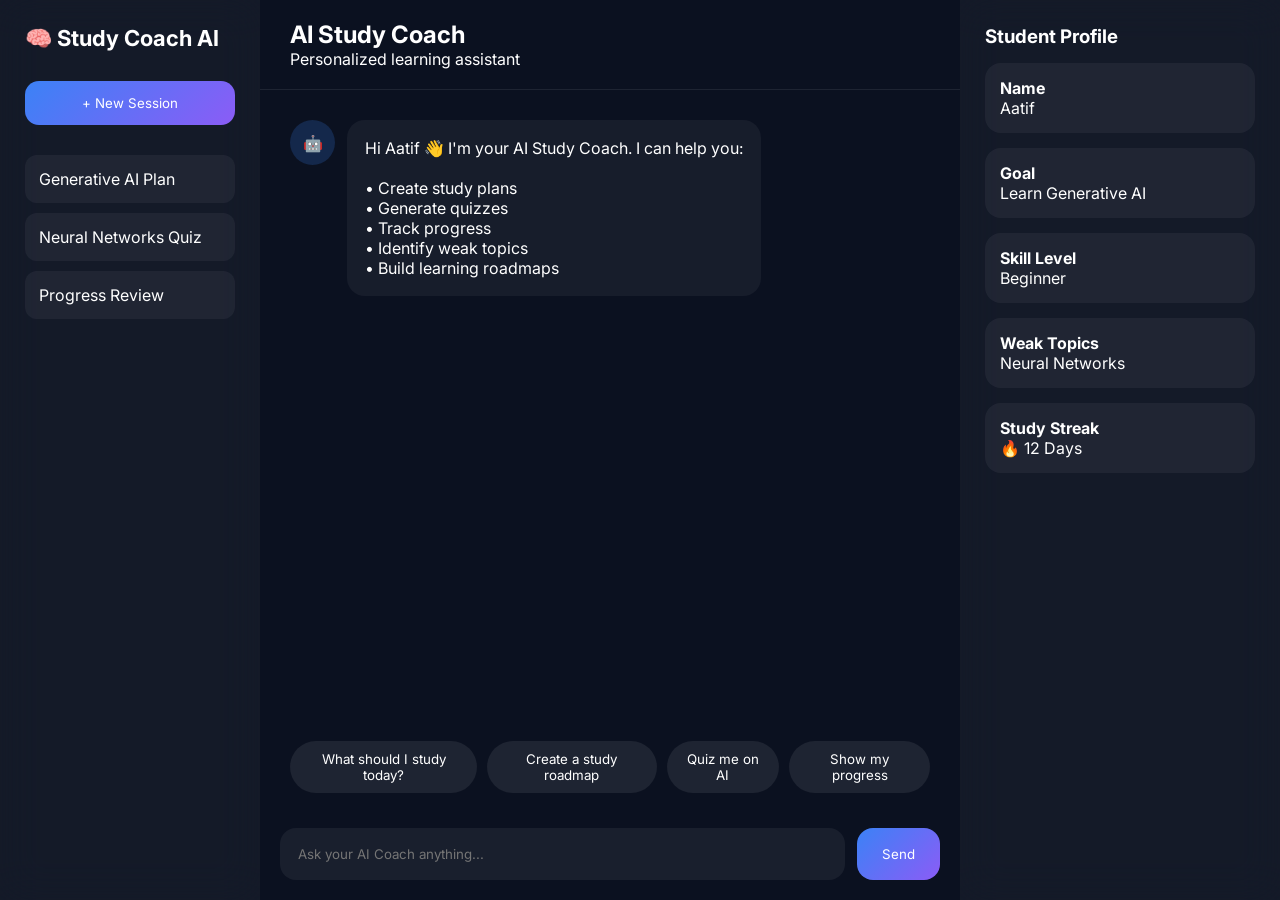
==== chat.html @ d13b32c3 "Add files via upload" ====
<!DOCTYPE html>
<html lang="en">

<head>

<meta charset="UTF-8">
<meta name="viewport" content="width=device-width, initial-scale=1.0">

<title>AI Coach</title>

<link rel="stylesheet" href="chat.css">

<link href="https://fonts.googleapis.com/css2?family=Inter:wght@300;400;500;600;700;800&display=swap" rel="stylesheet">

</head>

<body>

<div class="chat-container">

    <!-- SIDEBAR -->

    <aside class="sidebar">

        <div class="logo">
            🧠 Study Coach AI
        </div>

        <button class="new-chat">
            + New Session
        </button>

        <div class="history">

            <div class="history-item">
                Generative AI Plan
            </div>

            <div class="history-item">
                Neural Networks Quiz
            </div>

            <div class="history-item">
                Progress Review
            </div>

        </div>

    </aside>

    <!-- CHAT SECTION -->

    <main class="chat-main">

        <div class="chat-header">

            <div>

                <h2>AI Study Coach</h2>

                <p>
                    Personalized learning assistant
                </p>

            </div>

        </div>

        <div id="chatMessages" class="chat-messages">

            <div class="ai-message">

                <div class="avatar">
                    🤖
                </div>

                <div class="bubble">

                    Hi Aatif 👋

                    I'm your AI Study Coach.

                    I can help you:

                    <br><br>

                    • Create study plans

                    <br>

                    • Generate quizzes

                    <br>

                    • Track progress

                    <br>

                    • Identify weak topics

                    <br>

                    • Build learning roadmaps

                </div>

            </div>

        </div>

        <!-- SUGGESTIONS -->

        <div class="suggestions">

            <button onclick="sendSuggestion(this)">
                What should I study today?
            </button>

            <button onclick="sendSuggestion(this)">
                Create a study roadmap
            </button>

            <button onclick="sendSuggestion(this)">
                Quiz me on AI
            </button>

            <button onclick="sendSuggestion(this)">
                Show my progress
            </button>

        </div>

        <!-- INPUT -->

        <div class="chat-input">

            <input
                id="messageInput"
                type="text"
                placeholder="Ask your AI Coach anything..."
            >

            <button onclick="sendMessage()">
                Send
            </button>

        </div>

    </main>

    <!-- INSIGHTS PANEL -->

    <aside class="insights">

        <h3>Student Profile</h3>

        <div class="insight-card">

            <h4>Name</h4>

            <p id="studentName">
                Aatif
            </p>

        </div>

        <div class="insight-card">

            <h4>Goal</h4>

            <p id="studentGoal">
                Learn Generative AI
            </p>

        </div>

        <div class="insight-card">

            <h4>Skill Level</h4>

            <p>
                Beginner
            </p>

        </div>

        <div class="insight-card">

            <h4>Weak Topics</h4>

            <p>
                Neural Networks
            </p>

        </div>

        <div class="insight-card">

            <h4>Study Streak</h4>

            <p>
                🔥 12 Days
            </p>

        </div>

    </aside>

</div>

<script src="chat.js"></script>

</body>

</html>
---- chat.css ----
*{
margin:0;
padding:0;
box-sizing:border-box;
font-family:'Inter',sans-serif;
}

body{
background:#0B1120;
color:white;
height:100vh;
overflow:hidden;
}

.chat-container{
display:flex;
height:100vh;
}

.sidebar{

width:260px;

background:
rgba(255,255,255,.04);

backdrop-filter:blur(20px);

padding:25px;
}

.logo{
font-size:22px;
font-weight:700;
margin-bottom:30px;
}

.new-chat{

width:100%;

padding:14px;

border:none;

border-radius:14px;

background:
linear-gradient(
135deg,
#3B82F6,
#8B5CF6
);

color:white;

cursor:pointer;
}

.history{
margin-top:30px;
}

.history-item{

padding:14px;

margin-bottom:10px;

border-radius:12px;

background:
rgba(255,255,255,.05);

cursor:pointer;
}

.chat-main{
flex:1;
display:flex;
flex-direction:column;
}

.chat-header{

padding:20px 30px;

border-bottom:
1px solid rgba(255,255,255,.08);
}

.chat-messages{

flex:1;

overflow-y:auto;

padding:30px;
}

.ai-message,
.user-message{

display:flex;

margin-bottom:20px;
}

.user-message{
justify-content:flex-end;
}

.avatar{

width:45px;

height:45px;

display:flex;

align-items:center;

justify-content:center;

border-radius:50%;

background:
rgba(59,130,246,.2);

margin-right:12px;
}

.bubble{

max-width:70%;

padding:18px;

border-radius:18px;

background:
rgba(255,255,255,.05);
}

.user-message .bubble{

background:
linear-gradient(
135deg,
#3B82F6,
#8B5CF6
);
}

.suggestions{

display:flex;

gap:10px;

padding:15px 30px;
}

.suggestions button{

padding:10px 15px;

border:none;

border-radius:30px;

background:
rgba(255,255,255,.08);

color:white;

cursor:pointer;
}

.chat-input{

display:flex;

padding:20px;

gap:12px;
}

.chat-input input{

flex:1;

padding:18px;

border:none;

border-radius:16px;

background:
rgba(255,255,255,.06);

color:white;
}

.chat-input button{

padding:18px 25px;

border:none;

border-radius:16px;

background:
linear-gradient(
135deg,
#3B82F6,
#8B5CF6
);

color:white;

cursor:pointer;
}

.insights{

width:320px;

padding:25px;

background:
rgba(255,255,255,.04);

backdrop-filter:blur(20px);
}

.insight-card{

margin-top:15px;

padding:15px;

border-radius:16px;

background:
rgba(255,255,255,.05);
}
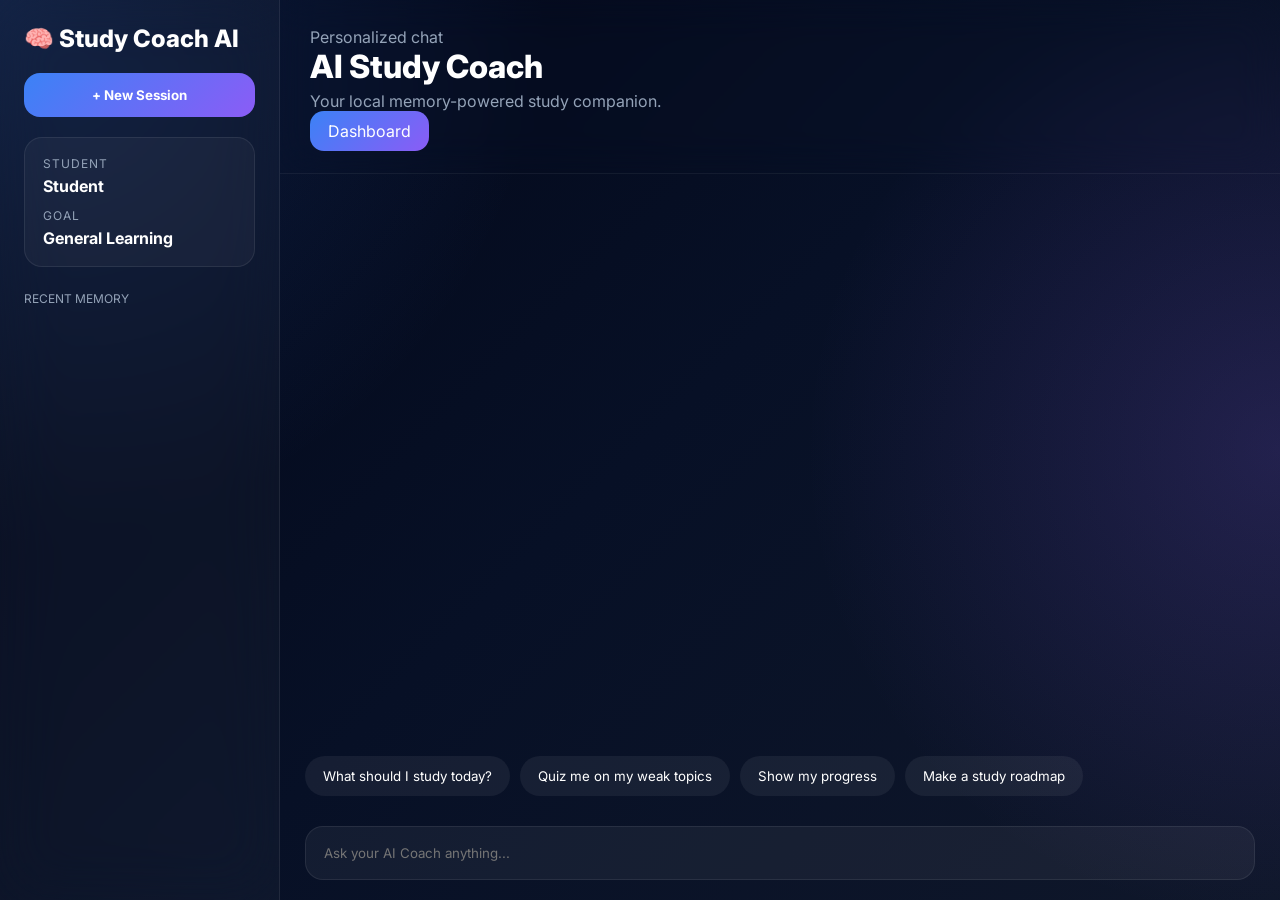
==== commit e3d1793b: "Add files via upload" ====
--- a/chat.html
+++ b/chat.html
@@ -1,215 +1,58 @@
-<!DOCTYPE html>
-<html lang="en">
-
-<head>
-
-<meta charset="UTF-8">
-<meta name="viewport" content="width=device-width, initial-scale=1.0">
-
-<title>AI Coach</title>
-
-<link rel="stylesheet" href="chat.css">
-
-<link href="https://fonts.googleapis.com/css2?family=Inter:wght@300;400;500;600;700;800&display=swap" rel="stylesheet">
-
-</head>
-
-<body>
-
-<div class="chat-container">
-
-    <!-- SIDEBAR -->
-
-    <aside class="sidebar">
-
-        <div class="logo">
-            🧠 Study Coach AI
-        </div>
-
-        <button class="new-chat">
-            + New Session
-        </button>
-
-        <div class="history">
-
-            <div class="history-item">
-                Generative AI Plan
-            </div>
-
-            <div class="history-item">
-                Neural Networks Quiz
-            </div>
-
-            <div class="history-item">
-                Progress Review
-            </div>
-
-        </div>
-
-    </aside>
-
-    <!-- CHAT SECTION -->
-
-    <main class="chat-main">
-
-        <div class="chat-header">
-
-            <div>
-
-                <h2>AI Study Coach</h2>
-
-                <p>
-                    Personalized learning assistant
-                </p>
-
-            </div>
-
-        </div>
-
-        <div id="chatMessages" class="chat-messages">
-
-            <div class="ai-message">
-
-                <div class="avatar">
-                    🤖
-                </div>
-
-                <div class="bubble">
-
-                    Hi Aatif 👋
-
-                    I'm your AI Study Coach.
-
-                    I can help you:
-
-                    <br><br>
-
-                    • Create study plans
-
-                    <br>
-
-                    • Generate quizzes
-
-                    <br>
-
-                    • Track progress
-
-                    <br>
-
-                    • Identify weak topics
-
-                    <br>
-
-                    • Build learning roadmaps
-
-                </div>
-
-            </div>
-
-        </div>
-
-        <!-- SUGGESTIONS -->
-
-        <div class="suggestions">
-
-            <button onclick="sendSuggestion(this)">
-                What should I study today?
-            </button>
-
-            <button onclick="sendSuggestion(this)">
-                Create a study roadmap
-            </button>
-
-            <button onclick="sendSuggestion(this)">
-                Quiz me on AI
-            </button>
-
-            <button onclick="sendSuggestion(this)">
-                Show my progress
-            </button>
-
-        </div>
-
-        <!-- INPUT -->
-
-        <div class="chat-input">
-
-            <input
-                id="messageInput"
-                type="text"
-                placeholder="Ask your AI Coach anything..."
-            >
-
-            <button onclick="sendMessage()">
-                Send
-            </button>
-
-        </div>
-
-    </main>
-
-    <!-- INSIGHTS PANEL -->
-
-    <aside class="insights">
-
-        <h3>Student Profile</h3>
-
-        <div class="insight-card">
-
-            <h4>Name</h4>
-
-            <p id="studentName">
-                Aatif
-            </p>
-
-        </div>
-
-        <div class="insight-card">
-
-            <h4>Goal</h4>
-
-            <p id="studentGoal">
-                Learn Generative AI
-            </p>
-
-        </div>
-
-        <div class="insight-card">
-
-            <h4>Skill Level</h4>
-
-            <p>
-                Beginner
-            </p>
-
-        </div>
-
-        <div class="insight-card">
-
-            <h4>Weak Topics</h4>
-
-            <p>
-                Neural Networks
-            </p>
-
-        </div>
-
-        <div class="insight-card">
-
-            <h4>Study Streak</h4>
-
-            <p>
-                🔥 12 Days
-            </p>
-
-        </div>
-
-    </aside>
-
-</div>
-
-<script src="chat.js"></script>
-
-</body>
-
-</html>+<!DOCTYPE html>
+<html lang="en">
+<head>
+    <meta charset="UTF-8">
+    <meta name="viewport" content="width=device-width, initial-scale=1.0">
+    <title>Study Coach AI - Chat</title>
+    <link rel="preconnect" href="https://fonts.googleapis.com">
+    <link rel="preconnect" href="https://fonts.gstatic.com" crossorigin>
+    <link href="https://fonts.googleapis.com/css2?family=Inter:wght@400;500;600;700;800&display=swap" rel="stylesheet">
+    <link rel="stylesheet" href="chat.css">
+</head>
+<body>
+    <div class="chat-shell">
+        <aside class="sidebar">
+            <div class="logo">🧠 Study Coach AI</div>
+            <button class="new-chat" id="newSessionBtn">+ New Session</button>
+
+            <div class="profile-card">
+                <div class="profile-label">Student</div>
+                <div id="studentName" class="profile-value">Student</div>
+                <div class="profile-label" style="margin-top:12px">Goal</div>
+                <div id="studentGoal" class="profile-value small">No goal yet</div>
+            </div>
+
+            <div class="history-title">Recent memory</div>
+            <div id="historyList" class="history"></div>
+        </aside>
+
+        <main class="chat-main">
+            <header class="chat-header">
+                <div>
+                    <p class="eyebrow">Personalized chat</p>
+                    <h1>AI Study Coach</h1>
+                    <p id="chatSubtitle">Your local memory-powered study companion.</p>
+                </div>
+                <a href="dashboard.html" class="dashboard-link">Dashboard</a>
+            </header>
+
+            <section id="chatMessages" class="chat-messages"></section>
+
+            <section class="suggestions">
+                <button type="button" onclick="sendSuggestion(this)">What should I study today?</button>
+                <button type="button" onclick="sendSuggestion(this)">Quiz me on my weak topics</button>
+                <button type="button" onclick="sendSuggestion(this)">Show my progress</button>
+                <button type="button" onclick="sendSuggestion(this)">Make a study roadmap</button>
+            </section>
+
+            <footer class="chat-input">
+                <input id="messageInput" type="text" placeholder="Ask your AI Coach anything..." autocomplete="off">
+                <!-- <button id="sendBtn" type="button">Send</button> -->
+            </footer>
+        </main>
+    </div>
+
+    <script src="extractmemory.js" defer></script>
+    <script src="chat.js" defer></script>
+</body>
+</html>
--- a/chat.css
+++ b/chat.css
@@ -1,247 +1,429 @@
-*{
-margin:0;
-padding:0;
-box-sizing:border-box;
-font-family:'Inter',sans-serif;
-}
-
-body{
-background:#0B1120;
-color:white;
-height:100vh;
-overflow:hidden;
-}
-
-.chat-container{
-display:flex;
-height:100vh;
-}
-
-.sidebar{
-
-width:260px;
-
-background:
-rgba(255,255,255,.04);
-
-backdrop-filter:blur(20px);
-
-padding:25px;
-}
-
-.logo{
-font-size:22px;
-font-weight:700;
-margin-bottom:30px;
-}
-
-.new-chat{
-
-width:100%;
-
-padding:14px;
-
-border:none;
-
-border-radius:14px;
-
-background:
-linear-gradient(
-135deg,
-#3B82F6,
-#8B5CF6
-);
-
-color:white;
-
-cursor:pointer;
-}
-
-.history{
-margin-top:30px;
-}
-
-.history-item{
-
-padding:14px;
-
-margin-bottom:10px;
-
-border-radius:12px;
-
-background:
-rgba(255,255,255,.05);
-
-cursor:pointer;
-}
-
-.chat-main{
-flex:1;
-display:flex;
-flex-direction:column;
-}
-
-.chat-header{
-
-padding:20px 30px;
-
-border-bottom:
-1px solid rgba(255,255,255,.08);
-}
-
-.chat-messages{
-
-flex:1;
-
-overflow-y:auto;
-
-padding:30px;
-}
-
-.ai-message,
-.user-message{
-
-display:flex;
-
-margin-bottom:20px;
-}
-
-.user-message{
-justify-content:flex-end;
-}
-
-.avatar{
-
-width:45px;
-
-height:45px;
-
-display:flex;
-
-align-items:center;
-
-justify-content:center;
-
-border-radius:50%;
-
-background:
-rgba(59,130,246,.2);
-
-margin-right:12px;
-}
-
-.bubble{
-
-max-width:70%;
-
-padding:18px;
-
-border-radius:18px;
-
-background:
-rgba(255,255,255,.05);
-}
-
-.user-message .bubble{
-
-background:
-linear-gradient(
-135deg,
-#3B82F6,
-#8B5CF6
-);
-}
-
-.suggestions{
-
-display:flex;
-
-gap:10px;
-
-padding:15px 30px;
-}
-
-.suggestions button{
-
-padding:10px 15px;
-
-border:none;
-
-border-radius:30px;
-
-background:
-rgba(255,255,255,.08);
-
-color:white;
-
-cursor:pointer;
-}
-
-.chat-input{
-
-display:flex;
-
-padding:20px;
-
-gap:12px;
-}
-
-.chat-input input{
-
-flex:1;
-
-padding:18px;
-
-border:none;
-
-border-radius:16px;
-
-background:
-rgba(255,255,255,.06);
-
-color:white;
-}
-
-.chat-input button{
-
-padding:18px 25px;
-
-border:none;
-
-border-radius:16px;
-
-background:
-linear-gradient(
-135deg,
-#3B82F6,
-#8B5CF6
-);
-
-color:white;
-
-cursor:pointer;
-}
-
-.insights{
-
-width:320px;
-
-padding:25px;
-
-background:
-rgba(255,255,255,.04);
-
-backdrop-filter:blur(20px);
-}
-
-.insight-card{
-
-margin-top:15px;
-
-padding:15px;
-
-border-radius:16px;
-
-background:
-rgba(255,255,255,.05);
+*{
+    margin:0;
+    padding:0;
+    box-sizing:border-box;
+    font-family:'Inter',sans-serif;
+}
+
+:root{
+    --bg:#050816;
+    --panel:#0f172a;
+    --panel2:#111c36;
+    --border:rgba(255,255,255,.08);
+
+    --text:#f8fafc;
+    --muted:#94a3b8;
+
+    --primary:#3b82f6;
+    --secondary:#8b5cf6;
+}
+
+body{
+    height:100vh;
+    overflow:hidden;
+
+    background:
+    radial-gradient(circle at 0% 0%,
+    rgba(59,130,246,.18),
+    transparent 35%),
+
+    radial-gradient(circle at 100% 50%,
+    rgba(139,92,246,.18),
+    transparent 35%),
+
+    linear-gradient(
+    135deg,
+    #020617,
+    #071026,
+    #0f172a);
+
+    color:white;
+}
+
+.chat-shell{
+    height:100vh;
+    display:grid;
+    grid-template-columns:280px 1fr;
+}
+
+/* SIDEBAR */
+
+.sidebar{
+
+    background:
+    rgba(255,255,255,.03);
+
+    backdrop-filter:blur(30px);
+
+    border-right:
+    1px solid var(--border);
+
+    padding:24px;
+
+    overflow-y:auto;
+}
+
+.logo{
+
+    font-size:24px;
+    font-weight:800;
+
+    margin-bottom:20px;
+}
+
+.new-chat{
+
+    width:100%;
+
+    padding:14px;
+
+    border:none;
+
+    border-radius:16px;
+
+    cursor:pointer;
+
+    color:white;
+
+    font-weight:700;
+
+    background:
+    linear-gradient(
+    135deg,
+    var(--primary),
+    var(--secondary)
+    );
+
+    transition:.3s;
+}
+
+.new-chat:hover{
+
+    transform:translateY(-2px);
+}
+
+.profile-card{
+
+    margin-top:20px;
+
+    padding:18px;
+
+    border-radius:18px;
+
+    background:
+    rgba(255,255,255,.04);
+
+    border:
+    1px solid rgba(255,255,255,.08);
+}
+
+.profile-label{
+
+    color:var(--muted);
+
+    font-size:12px;
+
+    letter-spacing:1px;
+
+    text-transform:uppercase;
+}
+
+.profile-value{
+
+    margin-top:5px;
+
+    font-weight:700;
+}
+
+.history-title{
+
+    margin-top:24px;
+
+    margin-bottom:12px;
+
+    color:var(--muted);
+
+    text-transform:uppercase;
+
+    font-size:12px;
+}
+
+.history{
+
+    display:flex;
+    flex-direction:column;
+    gap:10px;
+}
+
+.history-item{
+
+    padding:12px;
+
+    border-radius:14px;
+
+    background:
+    rgba(255,255,255,.04);
+
+    cursor:pointer;
+}
+
+/* MAIN */
+
+.chat-main{
+
+    display:flex;
+    flex-direction:column;
+
+    height:100vh;
+}
+
+.chat-header{
+
+    padding:22px 30px;
+
+    border-bottom:
+    1px solid rgba(255,255,255,.06);
+
+    backdrop-filter:blur(20px);
+}
+
+.chat-header h1{
+
+    font-size:32px;
+    font-weight:800;
+}
+
+.chat-header p{
+
+    color:var(--muted);
+    margin-top:5px;
+}
+
+.dashboard-link{
+
+    display:inline-flex;
+
+    padding:10px 18px;
+
+    border-radius:14px;
+
+    color:white;
+
+    text-decoration:none;
+
+    background:
+    linear-gradient(
+    135deg,
+    var(--primary),
+    var(--secondary)
+    );
+}
+
+/* MESSAGES */
+
+.chat-messages{
+
+    flex:1;
+
+    overflow-y:auto;
+
+    padding:25px;
+
+    display:flex;
+    flex-direction:column;
+    gap:20px;
+}
+
+.ai-message{
+
+    display:flex;
+    align-items:flex-start;
+    gap:12px;
+}
+
+.user-message{
+
+    display:flex;
+    justify-content:flex-end;
+}
+
+.avatar{
+
+    width:42px;
+    height:42px;
+
+    border-radius:50%;
+
+    display:flex;
+    align-items:center;
+    justify-content:center;
+
+    background:
+    rgba(59,130,246,.15);
+
+    border:
+    1px solid rgba(59,130,246,.2);
+
+    flex-shrink:0;
+}
+
+.bubble{
+
+    max-width:780px;
+
+    padding:20px;
+
+    border-radius:22px;
+
+    line-height:1.8;
+
+    font-size:16px;
+
+    background:
+    rgba(255,255,255,.05);
+
+    border:
+    1px solid rgba(255,255,255,.06);
+
+    box-shadow:
+    0 8px 30px rgba(0,0,0,.25);
+}
+
+.user-message .bubble{
+
+    background:
+    linear-gradient(
+    135deg,
+    var(--primary),
+    var(--secondary)
+    );
+
+    color:white;
+}
+
+/* SUGGESTIONS */
+
+.suggestions{
+
+    display:flex;
+
+    flex-wrap:wrap;
+
+    gap:10px;
+
+    padding:10px 25px;
+}
+
+.suggestions button{
+
+    border:none;
+
+    padding:12px 18px;
+
+    border-radius:999px;
+
+    cursor:pointer;
+
+    color:white;
+
+    background:
+    rgba(255,255,255,.06);
+
+    transition:.3s;
+}
+
+.suggestions button:hover{
+
+    background:
+    rgba(59,130,246,.15);
+}
+
+/* INPUT */
+
+.chat-input{
+
+    display:flex;
+
+    gap:12px;
+
+    padding:20px 25px;
+}
+
+.chat-input input{
+
+    flex:1;
+
+    padding:18px;
+
+    border:none;
+
+    outline:none;
+
+    color:white;
+
+    border-radius:18px;
+
+    background:
+    rgba(255,255,255,.05);
+
+    border:
+    1px solid rgba(255,255,255,.08);
+}
+
+.chat-input button{
+
+    padding:18px 28px;
+
+    border:none;
+
+    border-radius:18px;
+
+    cursor:pointer;
+
+    color:white;
+
+    font-weight:700;
+
+    background:
+    linear-gradient(
+    135deg,
+    var(--primary),
+    var(--secondary)
+    );
+}
+
+.chat-input button:hover{
+
+    transform:translateY(-2px);
+}
+
+/* SCROLLBAR */
+
+::-webkit-scrollbar{
+    width:8px;
+}
+
+::-webkit-scrollbar-thumb{
+
+    background:
+    rgba(255,255,255,.15);
+
+    border-radius:20px;
+}
+
+/* MOBILE */
+
+@media(max-width:900px){
+
+    .chat-shell{
+        grid-template-columns:1fr;
+    }
+
+    .sidebar{
+        display:none;
+    }
+
+    .bubble{
+        max-width:100%;
+    }
 }
